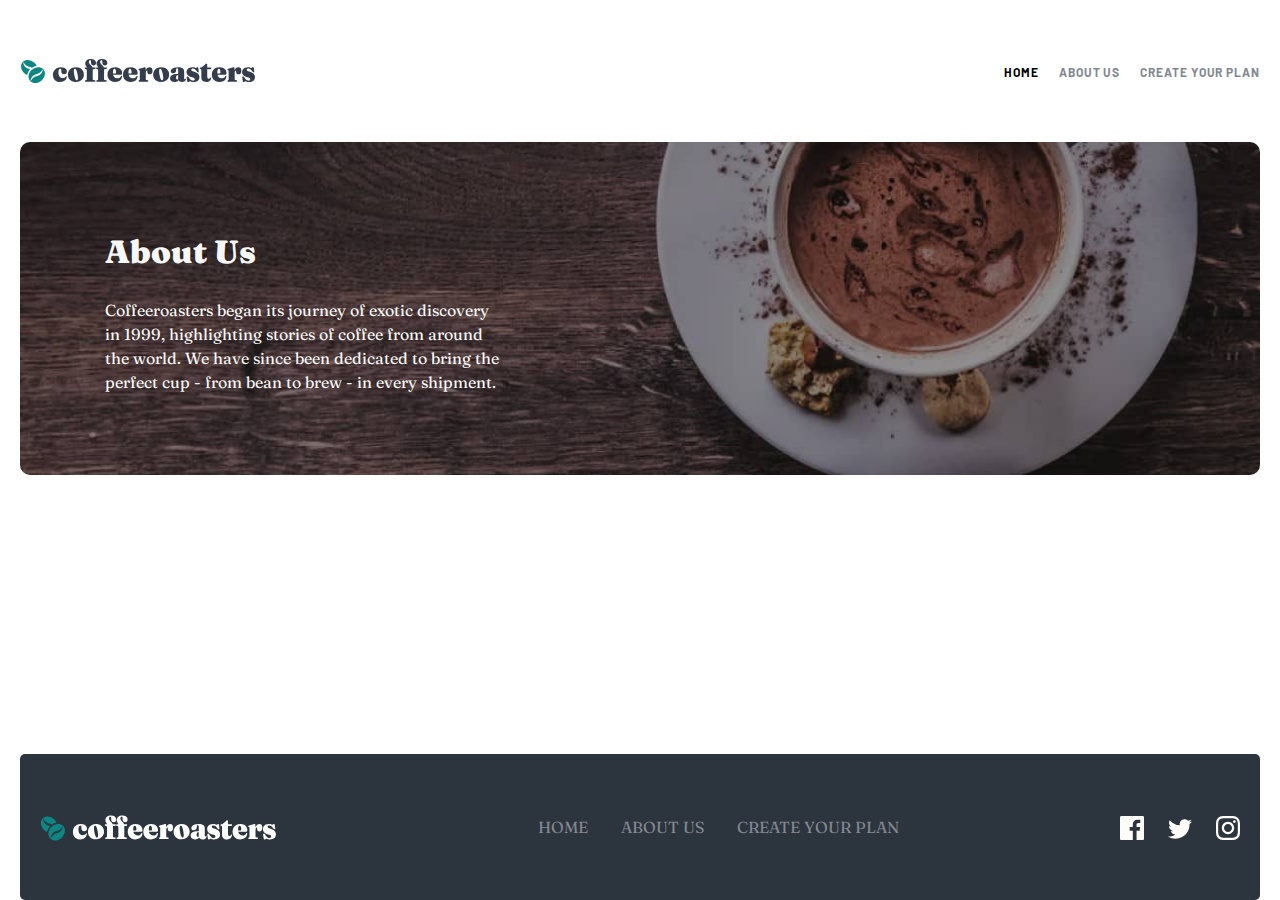
==== about.html @ b32e2012 "cofemaket" ====
<!DOCTYPE html>
<html lang="en">
<head>
  <meta charset="UTF-8">
  <meta http-equiv="X-UA-Compatible" content="IE=edge">
  <meta name="viewport" content="width=device-width, initial-scale=1.0">
  <title>Cofeeroster</title>
  <link rel="stylesheet" href="./scss/main.css">
</head>
<body>
   <!-- -------header---------- -->
   <header class="header">
    <div class="container">
      <img src="./img/cofeeroster.svg" alt="cofelogo" width="236" height="26">
      <nav class="nav">
        <ul class="nav__list">
          <li class="nav__item "><a class="nav__link active" href="./index.html">Home</a></li>
          <li class="nav__item"><a class="nav__link" href="./about.html">ABOUT US</a> </li>
          <li class="nav__item"><a class="nav__link" href="#">CREATE YOUR PLAN</a> </li>
        </ul>
      </nav>
    </div>
  </header>

   <!-- -------main------------ -->
   <main class="main">
    <section class="hero-about">
       <div class="salom">
      <div class="container">
        <div class="hero-about__inner">
         <h1 class="hero-about__heading">About Us</h1>
         <p class="hero-about__text">Coffeeroasters began its journey of exotic discovery in 1999, highlighting stories of coffee from around the world. We have since been dedicated to bring the perfect cup - from bean to brew - in every shipment.</p>
        </div>
       </div>
      </div>
    </section>
   </main>
  <!-- -------footer----------- -->
  <footer class="footer">
    <div class="container">
      <a class="header__link" href="#">
        <img class="header__logo" src="./img/footer-logo.svg" alt="Site logo" width="236" height="26">
      </a>
      
      <nav class="header__navigator">                                                                       
        <ul class="header__list">
          <li class="header__item">
            <a class="footer__inner-link header__inner-link " href="#">HOME</a>
          </li>
          <li class="header__item">
            <a class="footer__inner-link header__inner-link" href="#">ABOUT US</a>
          </li>
          <li class="header__item">
            <a class="footer__inner-link header__inner-link" href="#">Create your plan</a>
          </li>
        </ul>
      </nav>
      
      <ul class="footer__media-list">
        <li class="footer__media-item">
          <img class="footer__media-image" src="./img/fethbook.svg" alt="" width="24" height="24">
        </li>
        <li class="footer__media-item">
          <img class="footer__media-image" src="./img/tweter.svg" alt="" width="24" height="24">
        </li>
        <li class="footer__media-item">
          <img class="footer__media-image" src="./img/instagram.svg" alt="" width="24" height="24">
        </li>
      </ul>
    </div>
  </footer>
</body>
</html>
---- scss/main.css ----
@font-face {
  font-family: 'Fraunces';
  font-style: normal;
  font-weight: 400;
  src: url("../font/fraunces-v10-latin-regular.woff2") format("woff2"), url("../font/fraunces-v10-latin-regular.woff") format("woff");
}

@font-face {
  font-family: 'Fraunces';
  font-style: normal;
  font-weight: 900;
  src: url("../font/fraunces-v10-latin-900.woff2") format("woff2"), url("../font/fraunces-v10-latin-900.woff") format("woff");
}

/* barlow-regular - latin */
@font-face {
  font-family: 'Barlow';
  font-style: normal;
  font-weight: 400;
  src: local(""), url("../font/barlow-v5-latin-regular.woff2") format("woff2"), url("../font/barlow-v5-latin-regular.woff") format("woff");
  /* Chrome 6+, Firefox 3.6+, IE 9+, Safari 5.1+ */
}

/* barlow-700 - latin */
@font-face {
  font-family: 'Barlow';
  font-style: normal;
  font-weight: 700;
  src: local(""), url("../font/barlow-v5-latin-700.woff2") format("woff2"), url("../font/barlow-v5-latin-700.woff") format("woff");
  /* Chrome 6+, Firefox 3.6+, IE 9+, Safari 5.1+ */
}

/* barlow-700italic - latin */
@font-face {
  font-family: 'Barlow';
  font-style: italic;
  font-weight: 700;
  src: local(""), url("../font/barlow-v5-latin-700italic.woff2") format("woff2"), url("../font/barlow-v5-latin-700italic.woff") format("woff");
  /* Chrome 6+, Firefox 3.6+, IE 9+, Safari 5.1+ */
}

/* normalize.css v8.0.1 | MIT License | github.com/necolas/normalize.css */
html {
  line-height: 1.15;
  -webkit-text-size-adjust: 100%;
}

body {
  margin: 0;
}

main {
  display: block;
}

h1 {
  font-size: 2em;
  margin: 0.67em 0;
}

hr {
  -webkit-box-sizing: content-box;
          box-sizing: content-box;
  height: 0;
  overflow: visible;
}

pre {
  font-family: monospace, monospace;
  font-size: 1em;
}

a {
  background-color: transparent;
}

abbr[title] {
  border-bottom: none;
  text-decoration: underline;
  -webkit-text-decoration: underline dotted;
          text-decoration: underline dotted;
}

b,
strong {
  font-weight: bolder;
}

code,
kbd,
samp {
  font-family: monospace, monospace;
  font-size: 1em;
}

small {
  font-size: 80%;
}

sub,
sup {
  font-size: 75%;
  line-height: 0;
  position: relative;
  vertical-align: baseline;
}

sub {
  bottom: -0.25em;
}

sup {
  top: -0.5em;
}

img {
  border-style: none;
}

button,
input,
optgroup,
select,
textarea {
  font-family: inherit;
  font-size: 100%;
  line-height: 1.15;
  margin: 0;
}

button,
input {
  overflow: visible;
}

button,
select {
  text-transform: none;
}

[type='button'],
[type='reset'],
[type='submit'],
button {
  -webkit-appearance: button;
}

[type='button']::-moz-focus-inner,
[type='reset']::-moz-focus-inner,
[type='submit']::-moz-focus-inner,
button::-moz-focus-inner {
  border-style: none;
  padding: 0;
}

[type='button']:-moz-focusring,
[type='reset']:-moz-focusring,
[type='submit']:-moz-focusring,
button:-moz-focusring {
  outline: 1px dotted ButtonText;
}

fieldset {
  padding: 0.35em 0.75em 0.625em;
}

legend {
  -webkit-box-sizing: border-box;
          box-sizing: border-box;
  color: inherit;
  display: table;
  max-width: 100%;
  padding: 0;
  white-space: normal;
}

progress {
  vertical-align: baseline;
}

textarea {
  overflow: auto;
}

[type='checkbox'],
[type='radio'] {
  -webkit-box-sizing: border-box;
          box-sizing: border-box;
  padding: 0;
}

[type='number']::-webkit-inner-spin-button,
[type='number']::-webkit-outer-spin-button {
  height: auto;
}

[type='search'] {
  -webkit-appearance: textfield;
  outline-offset: -2px;
}

[type='search']::-webkit-search-decoration {
  -webkit-appearance: none;
}

::-webkit-file-upload-button {
  -webkit-appearance: button;
  font: inherit;
}

details {
  display: block;
}

summary {
  display: list-item;
}

template {
  display: none;
}

[hidden] {
  display: none;
}

::-moz-selection {
  color: wheat;
  background-color: black;
}

::selection {
  color: wheat;
  background-color: black;
}

html {
  height: 100%;
  -webkit-box-sizing: border-box;
          box-sizing: border-box;
}

*,
*::before,
*::after {
  -webkit-box-sizing: inherit;
          box-sizing: inherit;
  scroll-behavior: smooth;
}

.visually-hidden {
  position: absolute;
  width: 1px;
  height: 1px;
  margin: -1px;
  border: 0;
  padding: 0;
  clip: rect(0 0 0 0);
  overflow: hidden;
}

body {
  height: 100%;
  display: -webkit-box;
  display: -ms-flexbox;
  display: flex;
  -webkit-box-orient: vertical;
  -webkit-box-direction: normal;
      -ms-flex-direction: column;
          flex-direction: column;
  font-family: 'Fraunces',  'Barlow';
  font-size: 16px;
  line-height: 1.5;
  margin: 0;
  padding: 0;
}

img {
  max-width: 100%;
  height: auto;
  vertical-align: middle;
}

.main {
  -webkit-box-flex: 1;
      -ms-flex-positive: 1;
          flex-grow: 1;
}

.container {
  width: 100%;
  max-width: 1320px;
  margin: 0 auto;
  padding: 0 20px;
}

/* ----header---- */
.header .container {
  display: -webkit-box;
  display: -ms-flexbox;
  display: flex;
  -webkit-box-pack: justify;
      -ms-flex-pack: justify;
          justify-content: space-between;
  -webkit-box-align: center;
      -ms-flex-align: center;
          align-items: center;
  padding: 43px 20px;
}

.nav {
  margin: 0px;
}

.nav__list {
  display: -webkit-box;
  display: -ms-flexbox;
  display: flex;
  list-style: none;
  padding: 0px;
}

.nav__item + .nav__item {
  padding-left: 20px;
}

.nav__item .active {
  color: black;
}

.nav__link {
  height: 15px;
  color: #83888F;
  text-decoration: none;
  text-transform: uppercase;
  font-family: 'Barlow';
  font-size: 12px;
  font-weight: bold;
  letter-spacing: 0.923077px;
}

/* -----hero---- */
.hero {
  padding: 0px 20px;
}

.hero .container {
  padding-top: 116px;
  padding-bottom: 116px;
  padding-left: 60px;
  background-image: url("../img/banner..jpg");
  border-radius: 10px;
  background-repeat: no-repeat;
  background-position: center;
  background-size: cover;
}

.hero__info {
  width: 100%;
  max-width: 493px;
}

.hero__heading {
  margin-top: 0;
  margin-bottom: 32px;
  font-weight: 900;
  font-size: 72px;
  line-height: 72px;
  color: #fefcf7;
}

.hero__paragraph {
  margin-top: 0;
  margin-bottom: 56px;
  line-height: 26px;
  color: #fefcf7;
  opacity: 0.8;
}

.hero__link {
  width: 100%;
  max-width: 217px;
  display: block;
  padding: 15px;
  text-align: center;
  color: #fefcf7;
  background-color: #0e8784;
  border-radius: 5px;
  text-decoration: none;
}

/* -----collection----- */
.colleaction .container {
  background-image: url("../img/our collection.png");
  border-radius: 10px;
  background-repeat: no-repeat;
  background-position: top 0 center;
  padding-bottom: 200px;
}

.colleaction__item {
  list-style: none;
  width: 225px;
  text-align: center;
  color: #333D4B;
}

.colleaction__list {
  position: relative;
  z-index: 1;
  top: 120px;
  display: -webkit-box;
  display: -ms-flexbox;
  display: flex;
  -ms-flex-pack: distribute;
      justify-content: space-around;
  padding-left: 0;
  margin: 0px;
}

/* ------choose---- */
.choose {
  width: 100%;
  max-width: 1320px;
  padding: 0px 20px;
  margin: 0 auto;
}

.choose .container {
  background-color: #2C343E;
  border-radius: 5px;
  height: 570px;
  margin-bottom: 300px;
  padding: 0px;
}

.choose__why-choose {
  text-align: center;
  width: 100%;
  max-width: 590px;
  margin: 0 auto;
  color: #FEFCF7;
  font-size: 16px;
  padding-top: 100px;
  padding-bottom: 86px;
}

.choose__haeding {
  margin-top: 0%;
}

.choose__text {
  opacity: 0.8;
  margin-top: 0%;
}

.choose__list {
  display: -webkit-box;
  display: -ms-flexbox;
  display: flex;
  list-style: none;
  -webkit-box-pack: center;
      -ms-flex-pack: center;
          justify-content: center;
  padding: 0%;
}

.choose__item {
  position: relative;
  z-index: 1;
  top: -36px;
  width: 300px;
  text-align: center;
  padding: 47px;
  background-color: #0E8784;
  border-radius: 5px;
}

.choose__item + .choose__item {
  margin-left: 40px;
}

.choose__img {
  margin-bottom: 56px;
}

.choose__item-heading {
  margin-top: 0%;
  font-family: "Fraunces " 9pt;
  font-style: normal;
  font-weight: 900;
  font-size: 24px;
  line-height: 32px;
  text-align: center;
  color: #FEFCF7;
}

.choose__item-text {
  margin: 0px;
  font-family: 'Barlow';
  font-style: normal;
  font-weight: normal;
  font-size: 16px;
  line-height: 26px;
  text-align: center;
  color: #FEFCF7;
}

/* How it works-------- */
.how-it-works__heading {
  font-weight: 900;
  font-size: 24px;
  line-height: 32px;
  color: #83888F;
  margin-bottom: 80px;
  margin-top: 0px;
}

.how-it-works__steps {
  margin-bottom: 80px;
}

.how-it-works__line {
  width: 100%;
  max-width: 760px;
  position: relative;
  display: block;
  /* height: 1px; */
  background-color: #FDD6BA;
  border: 2px solid #FDD6BA;
}

.how-it-works__line::before {
  content: "";
  position: absolute;
  display: block;
  width: 31px;
  height: 31px;
  background: #FEFCF7;
  border: 2px solid #0E8784;
  border-radius: 50%;
  -webkit-transform: translate(-50%, -50%);
          transform: translate(-50%, -50%);
}

.how-it-works__line::after {
  content: "";
  position: absolute;
  display: block;
  width: 31px;
  height: 31px;
  background: #FEFCF7;
  border: 2px solid #0E8784;
  border-radius: 50%;
  right: 0;
  top: 0;
  -webkit-transform: translate(50%, -50%);
          transform: translate(50%, -50%);
}

.how-it-works__sub-line::before {
  content: "";
  position: absolute;
  display: block;
  width: 31px;
  height: 31px;
  background: #FEFCF7;
  border: 2px solid #0E8784;
  border-radius: 50%;
  right: 50%;
  top: 0;
  -webkit-transform: translate(50%, -50%);
          transform: translate(50%, -50%);
}

/* -----raqam---- */
.how-it-works__list {
  display: -webkit-box;
  display: -ms-flexbox;
  display: flex;
  list-style: none;
  padding-left: 0px;
  margin: 0px;
  margin-bottom: 64px;
}

.how-it-works__item {
  width: 280px;
}

.how-it-works__item + .how-it-works__item {
  margin-left: 125px;
}

.how-it-works__img {
  margin-bottom: 38px;
}

.how-it-works__heading-text {
  margin-bottom: 42px;
  margin-top: 0px;
  font-family: 'Fraunces' 9pt;
  font-style: normal;
  font-weight: 900;
  font-size: 32px;
  line-height: 36px;
  color: #333D4B;
}

.how-it-works__text {
  margin-top: 0px;
  margin-bottom: 0px;
  font-family: 'Barlow';
  font-style: normal;
  font-weight: normal;
  font-size: 16px;
  line-height: 26px;
  color: #333D4B;
}

.hero__link.link {
  margin-bottom: 200px;
}

/* --------------about-us---------- */
.hero-about .container {
  background-image: url("../img/banner-about.jpg");
  border-radius: 10px;
  background-repeat: no-repeat;
  background-position: center;
  background-size: cover;
  padding: 0px;
}

.hero-about__inner {
  max-width: 565px;
  padding: 65px 85px;
  color: #f7f7f7;
}

.salom {
  width: 100%;
  max-width: 1320px;
  padding: 0px 20px;
  margin: 0 auto;
}

/* footer  */
.header__list {
  list-style: none;
  display: -webkit-box;
  display: -ms-flexbox;
  display: flex;
}

.header__item + .header__item {
  margin-left: 33px;
}

.footer__inner-link.header__inner-link {
  text-decoration: none;
  text-transform: uppercase;
}

.footer__inner-link .active {
  color: #FEFCF7;
}

.footer {
  width: 100%;
  max-width: 1320px;
  padding: 0px 20px;
  margin: 0 auto;
}

.footer .container {
  max-width: 1280px;
  background-color: #2C343E;
  border-radius: 5px;
  display: -webkit-box;
  display: -ms-flexbox;
  display: flex;
  -webkit-box-align: center;
      -ms-flex-align: center;
          align-items: center;
  -webkit-box-pack: justify;
      -ms-flex-pack: justify;
          justify-content: space-between;
  padding: 45px 20px;
}

.footer__media-list {
  margin: 0;
  padding: 0;
  list-style-type: none;
  display: -webkit-box;
  display: -ms-flexbox;
  display: flex;
  -webkit-box-align: center;
      -ms-flex-align: center;
          align-items: center;
}

.footer__media-item:nth-child(2n) {
  margin: 0 24px;
}

.footer__inner-link {
  color: #83888F;
}

.footer__inner-link:hover {
  color: #FEFCF7;
}

.footer__inner-link .header__inner-link {
  color: #FEFCF7;
}
/*# sourceMappingURL=main.css.map */
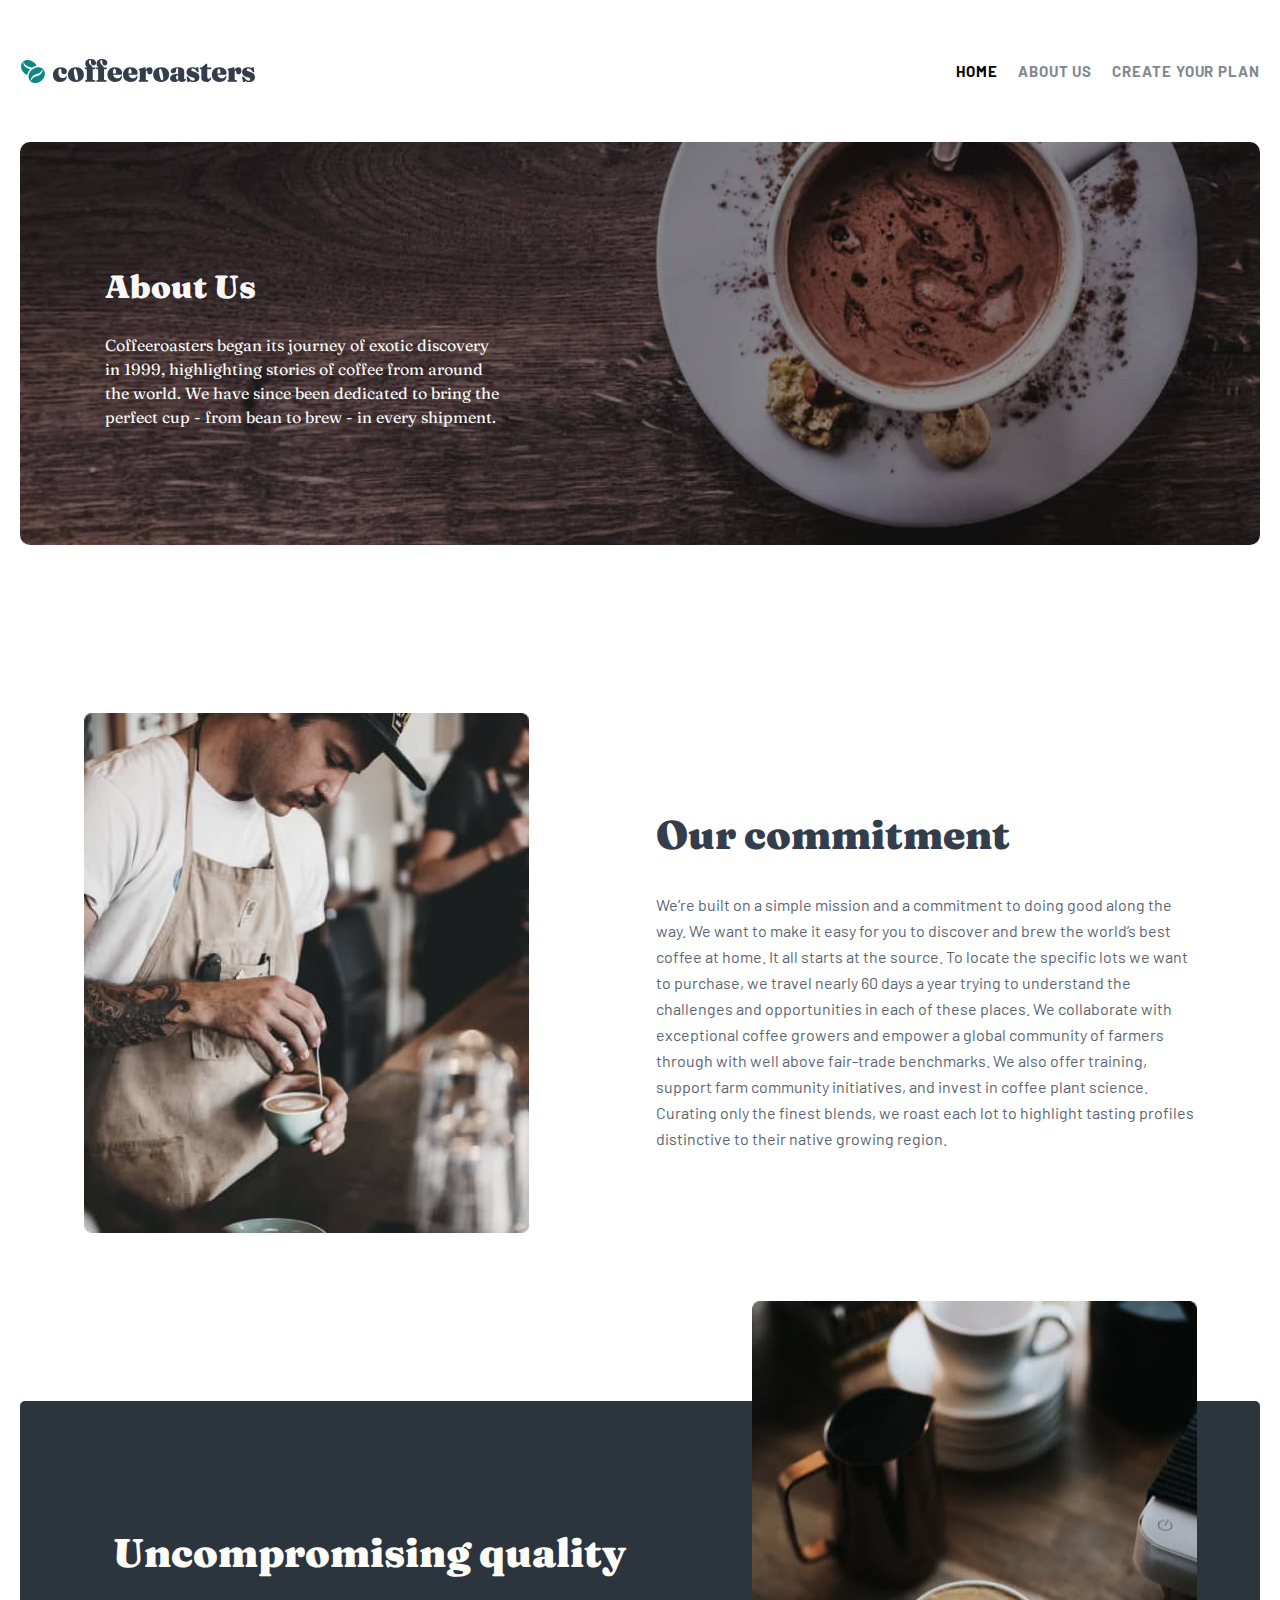
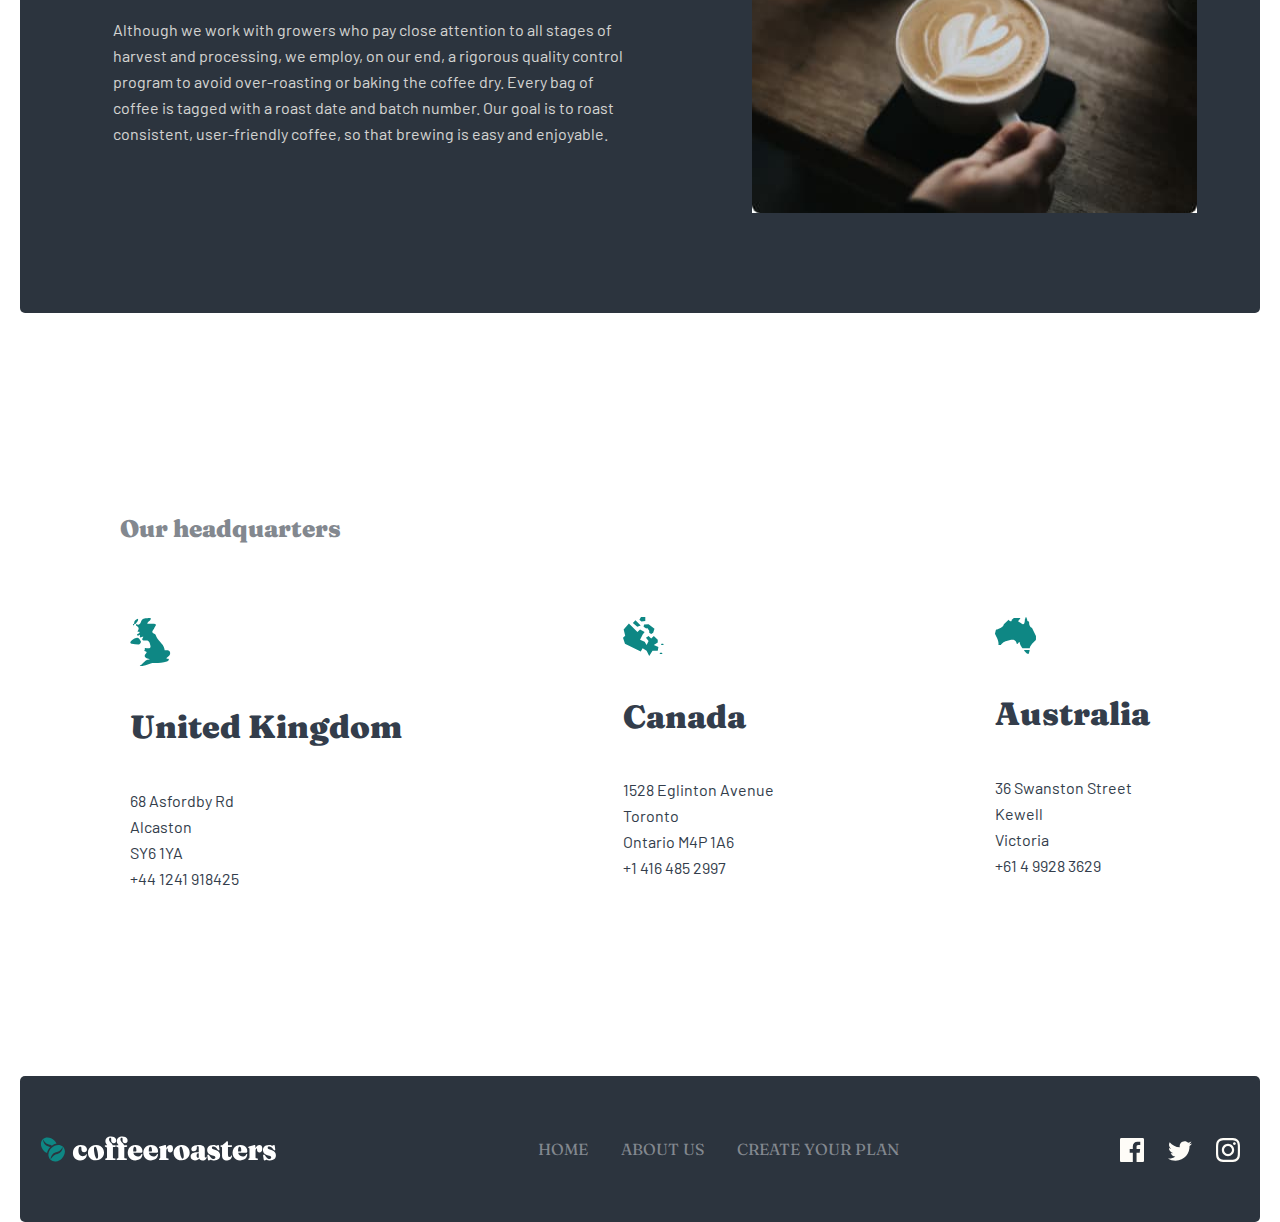
==== commit 64411081: "Add responsev" ====
--- a/about.html
+++ b/about.html
@@ -5,36 +5,101 @@
   <meta http-equiv="X-UA-Compatible" content="IE=edge">
   <meta name="viewport" content="width=device-width, initial-scale=1.0">
   <title>Cofeeroster</title>
-  <link rel="stylesheet" href="./scss/main.css">
+  <link rel="stylesheet" href="./css/main.min.css">
 </head>
 <body>
-   <!-- -------header---------- -->
-   <header class="header">
+  <!-- -------header---------- -->
+  <header class="header">
     <div class="container">
       <img src="./img/cofeeroster.svg" alt="cofelogo" width="236" height="26">
       <nav class="nav">
         <ul class="nav__list">
           <li class="nav__item "><a class="nav__link active" href="./index.html">Home</a></li>
           <li class="nav__item"><a class="nav__link" href="./about.html">ABOUT US</a> </li>
-          <li class="nav__item"><a class="nav__link" href="#">CREATE YOUR PLAN</a> </li>
+          <li class="nav__item"><a class="nav__link" href="./next-pj.html">CREATE YOUR PLAN</a> </li>
         </ul>
       </nav>
     </div>
   </header>
-
-   <!-- -------main------------ -->
-   <main class="main">
+  
+  <!-- -------main------------ -->
+  <main class="main">
     <section class="hero-about">
-       <div class="salom">
-      <div class="container">
-        <div class="hero-about__inner">
-         <h1 class="hero-about__heading">About Us</h1>
-         <p class="hero-about__text">Coffeeroasters began its journey of exotic discovery in 1999, highlighting stories of coffee from around the world. We have since been dedicated to bring the perfect cup - from bean to brew - in every shipment.</p>
+      <div class="salom">
+        <div class="container">
+          <div class="hero-about__inner">
+            <h1 class="hero-about__heading">About Us</h1>
+            <p class="hero-about__text">Coffeeroasters began its journey of exotic discovery in 1999, highlighting stories of coffee from around the world. We have since been dedicated to bring the perfect cup - from bean to brew - in every shipment.</p>
+          </div>
         </div>
-       </div>
       </div>
     </section>
-   </main>
+    
+    <!-- ---------Our commitment------ -->
+    <section class="commitment">
+      <div class="container">
+        <div class="commitment__bar">
+          <img src="./img/Bitmap-responsv.jpg" alt="bitmap" width="445" height="520">
+          <div class="commitment__text">
+            <h2 class="commitment__heading">Our commitment</h2>
+            <p class="commitment__paragrif">We’re built on a simple mission and a commitment to doing good along the way. We want to make it easy for you to discover and brew the world’s best coffee at home. It all starts at the source. To locate the specific lots we want to purchase, we travel nearly 60 days a year trying to understand the challenges and opportunities in each of these places. We collaborate with exceptional coffee growers and empower a global community of farmers through with well above fair-trade benchmarks. We also offer training, support farm community initiatives, and invest in coffee plant science. Curating only the finest blends, we roast each lot to highlight tasting profiles distinctive to their native growing region.</p>
+          </div>
+        </div>
+      </section>
+    </section>
+    <!-- -------------Uncompromising quality----------- -->
+    <section class="quality">
+      <div class="container">
+        <div class="quality__box">
+          <div class="quality__text">
+            <h3 class="quality__heading">Uncompromising quality</h3>
+            <p class="quality__paragrif">Although we work with growers who pay close attention to all stages of harvest and processing, we employ, on our end, a rigorous quality control program to avoid over-roasting or baking the coffee dry. Every bag of coffee is tagged with a roast date and batch number. Our goal is to roast consistent, user-friendly coffee, so that brewing is easy and enjoyable.</p>
+          </div> 
+          <img class="quality__img" src="./img/bitmap-cofee.jpg" alt="bitmap-cofee" width="445" height="474">        
+        </div>
+      </div>
+    </div>
+  </section>
+  <!-- --------------Our headquarters----------- -->
+  <section class="Our-headquarters">
+    <div class="container">
+      <h3 class="Our-headquarters__heading">Our headquarters</h3>
+      <ul class="Our-headquarters__list">
+        <li class="Our-headquarters__item">
+          <img src="./img/united-kingdom.svg" alt="United Kingdom" width="40.88" height="49.07">
+          <h4 class="United-Kingdom__heading">United Kingdom</h4>
+          <p class="text">68  Asfordby Rd<br>
+            Alcaston<br>
+            SY6 1YA<br>
+            +44 1241 918425</p>
+          </li>
+          <li class="Our-headquarters__item">
+            <img src="./img/Canada.svg" alt="United Kingdom" width="40.88" height="49.07">
+            <h4 class="United-Kingdom__heading">Canada</h4>
+            <p class="text">
+              1528  Eglinton Avenue<br>
+              Toronto<br>
+              Ontario M4P 1A6<br>
+              +1 416 485 2997
+            </p>
+          </li>
+          <li class="Our-headquarters__item">
+            <img src="./img/Australia.svg" alt="Australia" width="40.88" height="49.07">
+            <h4 class="United-Kingdom__heading">Australia</h4>
+            <p class="text">
+              36 Swanston Street<br>
+              Kewell<br>
+              Victoria<br>
+              +61 4 9928 3629
+            </p>
+          </li>
+        </ul>
+      </div>
+      
+    </section>
+    
+    
+  </main>
   <!-- -------footer----------- -->
   <footer class="footer">
     <div class="container">
--- a/css/main.min.css
+++ b/css/main.min.css
@@ -0,0 +1,1181 @@
+@font-face {
+  font-family: 'Fraunces';
+  font-style: normal;
+  font-weight: 400;
+  src: url("../font/fraunces-v10-latin-regular.woff2") format("woff2"), url("../font/fraunces-v10-latin-regular.woff") format("woff");
+}
+
+@font-face {
+  font-family: 'Fraunces';
+  font-style: normal;
+  font-weight: 900;
+  src: url("../font/fraunces-v10-latin-900.woff2") format("woff2"), url("../font/fraunces-v10-latin-900.woff") format("woff");
+}
+
+/* barlow-regular - latin */
+@font-face {
+  font-family: 'Barlow';
+  font-style: normal;
+  font-weight: 400;
+  src: local(""), url("../font/barlow-v5-latin-regular.woff2") format("woff2"), url("../font/barlow-v5-latin-regular.woff") format("woff");
+  /* Chrome 6+, Firefox 3.6+, IE 9+, Safari 5.1+ */
+}
+
+/* barlow-700 - latin */
+@font-face {
+  font-family: 'Barlow';
+  font-style: normal;
+  font-weight: 700;
+  src: local(""), url("../font/barlow-v5-latin-700.woff2") format("woff2"), url("../font/barlow-v5-latin-700.woff") format("woff");
+  /* Chrome 6+, Firefox 3.6+, IE 9+, Safari 5.1+ */
+}
+
+/* barlow-700italic - latin */
+@font-face {
+  font-family: 'Barlow';
+  font-style: italic;
+  font-weight: 700;
+  src: local(""), url("../font/barlow-v5-latin-700italic.woff2") format("woff2"), url("../font/barlow-v5-latin-700italic.woff") format("woff");
+  /* Chrome 6+, Firefox 3.6+, IE 9+, Safari 5.1+ */
+}
+
+/* normalize.css v8.0.1 | MIT License | github.com/necolas/normalize.css */
+html {
+  line-height: 1.15;
+  -webkit-text-size-adjust: 100%;
+}
+
+body {
+  margin: 0;
+}
+
+main {
+  display: block;
+}
+
+h1 {
+  font-size: 2em;
+  margin: 0.67em 0;
+}
+
+hr {
+  -webkit-box-sizing: content-box;
+          box-sizing: content-box;
+  height: 0;
+  overflow: visible;
+}
+
+pre {
+  font-family: monospace, monospace;
+  font-size: 1em;
+}
+
+a {
+  background-color: transparent;
+}
+
+abbr[title] {
+  border-bottom: none;
+  text-decoration: underline;
+  -webkit-text-decoration: underline dotted;
+          text-decoration: underline dotted;
+}
+
+b,
+strong {
+  font-weight: bolder;
+}
+
+code,
+kbd,
+samp {
+  font-family: monospace, monospace;
+  font-size: 1em;
+}
+
+small {
+  font-size: 80%;
+}
+
+sub,
+sup {
+  font-size: 75%;
+  line-height: 0;
+  position: relative;
+  vertical-align: baseline;
+}
+
+sub {
+  bottom: -0.25em;
+}
+
+sup {
+  top: -0.5em;
+}
+
+img {
+  border-style: none;
+}
+
+button,
+input,
+optgroup,
+select,
+textarea {
+  font-family: inherit;
+  font-size: 100%;
+  line-height: 1.15;
+  margin: 0;
+}
+
+button,
+input {
+  overflow: visible;
+}
+
+button,
+select {
+  text-transform: none;
+}
+
+[type='button'],
+[type='reset'],
+[type='submit'],
+button {
+  -webkit-appearance: button;
+}
+
+[type='button']::-moz-focus-inner,
+[type='reset']::-moz-focus-inner,
+[type='submit']::-moz-focus-inner,
+button::-moz-focus-inner {
+  border-style: none;
+  padding: 0;
+}
+
+[type='button']:-moz-focusring,
+[type='reset']:-moz-focusring,
+[type='submit']:-moz-focusring,
+button:-moz-focusring {
+  outline: 1px dotted ButtonText;
+}
+
+fieldset {
+  padding: 0.35em 0.75em 0.625em;
+}
+
+legend {
+  -webkit-box-sizing: border-box;
+          box-sizing: border-box;
+  color: inherit;
+  display: table;
+  max-width: 100%;
+  padding: 0;
+  white-space: normal;
+}
+
+progress {
+  vertical-align: baseline;
+}
+
+textarea {
+  overflow: auto;
+}
+
+[type='checkbox'],
+[type='radio'] {
+  -webkit-box-sizing: border-box;
+          box-sizing: border-box;
+  padding: 0;
+}
+
+[type='number']::-webkit-inner-spin-button,
+[type='number']::-webkit-outer-spin-button {
+  height: auto;
+}
+
+[type='search'] {
+  -webkit-appearance: textfield;
+  outline-offset: -2px;
+}
+
+[type='search']::-webkit-search-decoration {
+  -webkit-appearance: none;
+}
+
+::-webkit-file-upload-button {
+  -webkit-appearance: button;
+  font: inherit;
+}
+
+details {
+  display: block;
+}
+
+summary {
+  display: list-item;
+}
+
+template {
+  display: none;
+}
+
+[hidden] {
+  display: none;
+}
+
+::-moz-selection {
+  color: wheat;
+  background-color: black;
+}
+
+::selection {
+  color: wheat;
+  background-color: black;
+}
+
+html {
+  height: 100%;
+  -webkit-box-sizing: border-box;
+          box-sizing: border-box;
+}
+
+*,
+*::before,
+*::after {
+  -webkit-box-sizing: inherit;
+          box-sizing: inherit;
+  scroll-behavior: smooth;
+}
+
+.visually-hidden {
+  position: absolute;
+  width: 1px;
+  height: 1px;
+  margin: -1px;
+  border: 0;
+  padding: 0;
+  clip: rect(0 0 0 0);
+  overflow: hidden;
+}
+
+body {
+  height: 100%;
+  display: -webkit-box;
+  display: -ms-flexbox;
+  display: flex;
+  -webkit-box-orient: vertical;
+  -webkit-box-direction: normal;
+      -ms-flex-direction: column;
+          flex-direction: column;
+  font-family: 'Fraunces',  'Barlow';
+  font-size: 16px;
+  line-height: 1.5;
+  margin: 0;
+  padding: 0;
+}
+
+img {
+  max-width: 100%;
+  height: auto;
+  vertical-align: middle;
+}
+
+.main {
+  -webkit-box-flex: 1;
+      -ms-flex-positive: 1;
+          flex-grow: 1;
+}
+
+.container {
+  width: 100%;
+  max-width: 1320px;
+  margin: 0 auto;
+  padding: 0 20px;
+}
+
+/* ----header---- */
+.header {
+  margin: 0px;
+}
+
+.header .container {
+  display: -webkit-box;
+  display: -ms-flexbox;
+  display: flex;
+  -webkit-box-pack: justify;
+      -ms-flex-pack: justify;
+          justify-content: space-between;
+  -webkit-box-align: center;
+      -ms-flex-align: center;
+          align-items: center;
+  padding: 43px 20px;
+}
+
+.nav {
+  margin: 0px;
+}
+
+.nav__list {
+  display: -webkit-box;
+  display: -ms-flexbox;
+  display: flex;
+  list-style: none;
+  padding: 0px;
+}
+
+.nav__item + .nav__item {
+  padding-left: 20px;
+}
+
+.nav__item .active {
+  color: black;
+}
+
+.nav__link {
+  height: 15px;
+  color: #83888F;
+  text-decoration: none;
+  text-transform: uppercase;
+  font-family: 'Barlow';
+  font-size: 15px;
+  font-weight: bold;
+  letter-spacing: 0.923077px;
+}
+
+.hamburger {
+  display: none;
+  -ms-flex-negative: 0;
+      flex-shrink: 0;
+  background-color: transparent;
+  border: none;
+}
+
+@media only screen and (max-width: 618px) {
+  .nav__list {
+    display: none;
+  }
+  .hamburger {
+    z-index: 101;
+    display: block;
+  }
+  .hamburger__exit {
+    display: none;
+  }
+  .header--open .nav {
+    position: fixed;
+    z-index: 100;
+    top: 0;
+    right: 0;
+    bottom: 0;
+    left: 0;
+    width: 100%;
+    height: 100%;
+    display: -webkit-box;
+    display: -ms-flexbox;
+    display: flex;
+    -webkit-box-align: center;
+        -ms-flex-align: center;
+            align-items: center;
+    -webkit-box-pack: center;
+        -ms-flex-pack: center;
+            justify-content: center;
+    background: -webkit-gradient(linear, left top, left bottom, from(rgba(254, 252, 247, 0.504981)), color-stop(55.94%, #fefcf7));
+    background: linear-gradient(180deg, rgba(254, 252, 247, 0.504981) 0%, #fefcf7 55.94%);
+  }
+  .header--open .nav__list {
+    -webkit-box-orient: vertical;
+    -webkit-box-direction: normal;
+        -ms-flex-direction: column;
+            flex-direction: column;
+    -webkit-box-pack: center;
+        -ms-flex-pack: center;
+            justify-content: center;
+  }
+  .nav__item + .nav__item {
+    margin-left: 0;
+    margin-top: 32px;
+  }
+  .header--open .hamburger__menu {
+    display: none;
+  }
+  .header--open .hamburger__exit {
+    display: block;
+  }
+}
+
+/* -----hero---- */
+.hero .container {
+  padding-top: 116px;
+  padding-bottom: 116px;
+  padding-left: 60px;
+  background-image: url("../img/banner..jpg");
+  border-radius: 10px;
+  background-repeat: no-repeat;
+  background-position: center;
+  background-size: cover;
+}
+
+@media only screen and (-webkit-min-device-pixel-ratio: 2), only screen and (min--moz-device-pixel-ratio: 2), only screen and (min-device-pixel-ratio: 2), only screen and (min-resolution: 192dpi), only screen and (min-resolution: 2dppx) {
+  /* Retina-specific stuff here */
+  .hero .container {
+    padding-top: 116px;
+    padding-bottom: 116px;
+    padding-left: 60px;
+    background-image: url("../../img/Bitmap@2x.jpg");
+    border-radius: 10px;
+    background-repeat: no-repeat;
+    background-position: center;
+    background-size: cover;
+  }
+}
+
+.hero__info {
+  width: 100%;
+  max-width: 493px;
+}
+
+.hero__heading {
+  margin-top: 0;
+  margin-bottom: 32px;
+  font-weight: 900;
+  font-size: 72px;
+  line-height: 72px;
+  color: #fefcf7;
+}
+
+.hero__paragraph {
+  margin-top: 0;
+  margin-bottom: 56px;
+  line-height: 26px;
+  color: #fefcf7;
+  opacity: 0.8;
+}
+
+.hero__link {
+  width: 100%;
+  max-width: 217px;
+  display: block;
+  padding: 15px;
+  text-align: center;
+  color: #fefcf7;
+  background-color: #0e8784;
+  border-radius: 5px;
+  text-decoration: none;
+}
+
+@media only screen and (max-width: 768px) {
+  .hero__heading {
+    font-size: 48px;
+  }
+  .hero__paragraph {
+    font-size: 15px;
+  }
+  .hero__info {
+    width: 100%;
+    max-width: 398px;
+  }
+}
+
+@media only screen and (max-width: 564px) {
+  .hero__heading {
+    font-size: 40px;
+  }
+  .hero__paragraph {
+    font-size: 15px;
+  }
+  .hero__info {
+    width: 100%;
+    max-width: 279px;
+  }
+  .hero__info {
+    margin: 0 auto;
+  }
+}
+
+/* -----collection----- */
+.colleaction .container {
+  background-image: url("../img/our collection.png");
+  border-radius: 10px;
+  background-repeat: no-repeat;
+  background-position: top 0 center;
+  background-size: initial;
+  padding-bottom: 200px;
+}
+
+.colleaction__item {
+  list-style: none;
+  width: 100%;
+  max-width: 225px;
+  text-align: center;
+  color: #333D4B;
+}
+
+.colleaction__list {
+  position: relative;
+  z-index: 1;
+  top: 120px;
+  display: -webkit-box;
+  display: -ms-flexbox;
+  display: flex;
+  -ms-flex-pack: distribute;
+      justify-content: space-around;
+  padding-left: 0;
+  margin: 0px;
+}
+
+@media only screen and (max-width: 768px) {
+  .colleaction__list {
+    -webkit-box-orient: vertical;
+    -webkit-box-direction: normal;
+        -ms-flex-direction: column;
+            flex-direction: column;
+  }
+  .colleaction__item {
+    display: -webkit-box;
+    display: -ms-flexbox;
+    display: flex;
+    -webkit-box-pack: center;
+        -ms-flex-pack: center;
+            justify-content: center;
+    width: 100%;
+    max-width: 600px;
+    text-align: left;
+    margin-bottom: 50px;
+  }
+  .colleaction__text {
+    display: block;
+  }
+}
+
+@media only screen and (max-width: 564px) {
+  .colleaction__item {
+    display: block;
+    margin: 0 auto;
+    width: 100%;
+    max-width: 290px;
+    text-align: center;
+  }
+  .colleaction .container {
+    background-image: url("../img/our collection.png");
+    border-radius: 10px;
+    background-repeat: no-repeat;
+    background-position: top 0 center;
+    background-size: 375px 72px;
+    padding-bottom: 200px;
+  }
+}
+
+/* ------choose---- */
+.choose {
+  width: 100%;
+  max-width: 1320px;
+  padding: 0px 20px;
+  margin: 0 auto;
+}
+
+.choose .container {
+  background-color: #2C343E;
+  border-radius: 5px;
+  height: 570px;
+  margin-bottom: 300px;
+  padding: 0px;
+}
+
+.choose__why-choose {
+  text-align: center;
+  width: 100%;
+  max-width: 590px;
+  margin: 0 auto;
+  color: #FEFCF7;
+  font-size: 16px;
+  padding-top: 100px;
+  padding-bottom: 86px;
+}
+
+.choose__haeding {
+  margin-top: 0%;
+}
+
+.choose__text {
+  font-size: 16px;
+  opacity: 0.8;
+  margin-top: 0%;
+}
+
+.choose__list {
+  display: -webkit-box;
+  display: -ms-flexbox;
+  display: flex;
+  list-style: none;
+  -webkit-box-pack: center;
+      -ms-flex-pack: center;
+          justify-content: center;
+  padding: 0%;
+}
+
+.choose__item {
+  position: relative;
+  z-index: 1;
+  top: -36px;
+  width: 300px;
+  text-align: center;
+  padding: 47px;
+  background-color: #0E8784;
+  border-radius: 5px;
+}
+
+.choose__item + .choose__item {
+  margin-left: 40px;
+}
+
+.choose__img {
+  margin-bottom: 56px;
+}
+
+.choose__item-heading {
+  margin-top: 0%;
+  font-family: "Fraunces " 9pt;
+  font-style: normal;
+  font-weight: 900;
+  font-size: 24px;
+  line-height: 32px;
+  text-align: center;
+  color: #FEFCF7;
+}
+
+.choose__item-text {
+  margin: 0px;
+  font-family: 'Barlow';
+  font-style: normal;
+  font-weight: normal;
+  line-height: 26px;
+  text-align: center;
+  color: #FEFCF7;
+}
+
+@media only screen and (max-width: 1072px) {
+  .choose__list {
+    -webkit-box-orient: vertical;
+    -webkit-box-direction: normal;
+        -ms-flex-direction: column;
+            flex-direction: column;
+  }
+  .choose__item {
+    top: -100px;
+    width: 100%;
+    max-width: 700px;
+    display: -webkit-box;
+    display: -ms-flexbox;
+    display: flex;
+    -webkit-box-pack: justify;
+        -ms-flex-pack: justify;
+            justify-content: space-between;
+    -webkit-box-align: center;
+        -ms-flex-align: center;
+            align-items: center;
+    margin: 0 auto;
+    margin-bottom: 20px;
+  }
+  .choose__item + .choose__item {
+    margin: 0 auto;
+    margin-bottom: 20px;
+  }
+  .choose__text-bag {
+    width: 100%;
+    max-width: 400px;
+  }
+  .choose__item-heading {
+    text-align: left;
+  }
+  .choose__item-text {
+    text-align: left;
+  }
+  .choose__img {
+    margin-bottom: 25px;
+  }
+  .choose__text {
+    margin-bottom: 40px;
+  }
+}
+
+@media only screen and (max-width: 754px) {
+  .choose__item {
+    width: 100%;
+    max-width: 500px;
+  }
+}
+
+@media only screen and (max-width: 564px) {
+  .choose__item {
+    display: block;
+  }
+  .choose__item {
+    width: 100%;
+    max-width: 300px;
+  }
+  .choose__haeding {
+    font-size: 28px;
+  }
+  .choose__text {
+    font-size: 12px;
+    text-align: center;
+    margin-bottom: 40px;
+  }
+  .choose__why-choose {
+    max-width: 279px;
+  }
+}
+
+/* How it works-------- */
+.how-it-works__heading {
+  font-weight: 900;
+  font-size: 24px;
+  line-height: 32px;
+  color: #83888F;
+  margin-bottom: 80px;
+  margin-top: 0px;
+}
+
+.how-it-works__steps {
+  margin-bottom: 80px;
+}
+
+.how-it-works__line {
+  width: 100%;
+  max-width: 760px;
+  position: relative;
+  display: block;
+  /* height: 1px; */
+  background-color: #FDD6BA;
+  border: 2px solid #FDD6BA;
+}
+
+.how-it-works__line::before {
+  content: "";
+  position: absolute;
+  display: block;
+  width: 100%;
+  max-width: 31px;
+  height: 31px;
+  background: #FEFCF7;
+  border: 2px solid #0E8784;
+  border-radius: 50%;
+  -webkit-transform: translate(-50%, -50%);
+          transform: translate(-50%, -50%);
+}
+
+.how-it-works__line::after {
+  content: "";
+  position: absolute;
+  display: block;
+  width: 31px;
+  height: 31px;
+  background: #FEFCF7;
+  border: 2px solid #0E8784;
+  border-radius: 50%;
+  right: 0;
+  top: 0;
+  -webkit-transform: translate(50%, -50%);
+          transform: translate(50%, -50%);
+}
+
+.how-it-works__sub-line::before {
+  content: "";
+  position: absolute;
+  display: block;
+  width: 31px;
+  height: 31px;
+  background: #FEFCF7;
+  border: 2px solid #0E8784;
+  border-radius: 50%;
+  right: 50%;
+  top: 0;
+  -webkit-transform: translate(50%, -50%);
+          transform: translate(50%, -50%);
+}
+
+/* -----raqam---- */
+.how-it-works__list {
+  display: -webkit-box;
+  display: -ms-flexbox;
+  display: flex;
+  -webkit-box-pack: justify;
+      -ms-flex-pack: justify;
+          justify-content: space-between;
+  list-style: none;
+  padding-left: 0px;
+  margin: 0px;
+  margin-bottom: 64px;
+}
+
+.how-it-works__item {
+  width: 100%;
+  max-width: 280px;
+}
+
+.how-it-works__img {
+  margin-bottom: 38px;
+}
+
+.how-it-works__heading-text {
+  margin-bottom: 42px;
+  margin-top: 0px;
+  font-family: 'Fraunces' 9pt;
+  font-style: normal;
+  font-weight: 900;
+  font-size: 32px;
+  line-height: 36px;
+  color: #333D4B;
+}
+
+.how-it-works__text {
+  margin-top: 0px;
+  margin-bottom: 0px;
+  font-family: 'Barlow';
+  font-style: normal;
+  font-weight: normal;
+  font-size: 16px;
+  line-height: 26px;
+  color: #333D4B;
+}
+
+.hero__link.link {
+  margin-bottom: 200px;
+}
+
+@media only screen and (max-width: 1071px) {
+  .works-section .container {
+    position: relative;
+    top: 150px;
+  }
+}
+
+@media only screen and (max-width: 965px) {
+  .how-it-works__steps {
+    width: 600px;
+  }
+}
+
+@media only screen and (max-width: 869px) {
+  .how-it-works__steps {
+    width: 400px;
+  }
+  .how-it-works__item {
+    margin-left: 20px;
+  }
+}
+
+@media only screen and (max-width: 660px) {
+  .how-it-works__steps {
+    width: 300px;
+  }
+}
+
+@media only screen and (max-width: 564px) {
+  .works-section .container {
+    top: 600px;
+  }
+  .how-it-works__heading {
+    display: block;
+    text-align: center;
+  }
+  .how-it-works__steps {
+    display: none;
+  }
+  .how-it-works__list {
+    -webkit-box-orient: vertical;
+    -webkit-box-direction: normal;
+        -ms-flex-direction: column;
+            flex-direction: column;
+  }
+  .how-it-works__item {
+    display: block;
+    margin: 0px;
+    margin: 25px auto;
+    text-align: center;
+  }
+  .how-it-works__img {
+    margin-bottom: 28px;
+  }
+  .how-it-works__heading-text {
+    font-size: 28px;
+    margin-bottom: 24px;
+  }
+  .how-it-works__text {
+    font-size: 13px;
+  }
+}
+
+/* --------------about-us---------- */
+.hero-about {
+  padding-bottom: 168px;
+}
+
+.hero-about .container {
+  background-image: url("../img/banner-about.jpg");
+  border-radius: 10px;
+  background-repeat: no-repeat;
+  background-position: center;
+  background-size: cover;
+  padding: 0px;
+}
+
+.hero-about__inner {
+  max-width: 565px;
+  padding: 100px 85px;
+  color: #f7f7f7;
+}
+
+.salom {
+  width: 100%;
+  max-width: 1320px;
+  padding: 0px 20px;
+  margin: 0 auto;
+}
+
+.commitment__bar {
+  display: -webkit-box;
+  display: -ms-flexbox;
+  display: flex;
+  -webkit-box-align: center;
+      -ms-flex-align: center;
+          align-items: center;
+  -ms-flex-pack: distribute;
+      justify-content: space-around;
+  padding-bottom: 168px;
+}
+
+.commitment__text {
+  width: 540px;
+}
+
+.commitment__heading {
+  font-family: 'Fraunces' 9pt;
+  font-style: normal;
+  font-weight: 900;
+  font-size: 40px;
+  line-height: 48px;
+  color: #333D4B;
+}
+
+.commitment__paragrif {
+  font-family: 'Barlow';
+  font-style: normal;
+  font-weight: normal;
+  font-size: 16px;
+  line-height: 26px;
+  color: #333D4B;
+  mix-blend-mode: normal;
+  opacity: 0.8;
+}
+
+.quality {
+  width: 100%;
+  max-width: 1320px;
+  margin: 0 auto;
+  display: -webkit-box;
+  display: -ms-flexbox;
+  display: flex;
+  -webkit-box-pack: center;
+      -ms-flex-pack: center;
+          justify-content: center;
+  padding-bottom: 200px;
+}
+
+.quality__img {
+  position: relative;
+  z-index: 1;
+  bottom: 100px;
+}
+
+.quality__box {
+  background-color: #2C343E;
+  display: -webkit-box;
+  display: -ms-flexbox;
+  display: flex;
+  -ms-flex-pack: distribute;
+      justify-content: space-around;
+  border-radius: 5px;
+}
+
+.quality__text {
+  max-width: 544px;
+  padding-top: 88px;
+  padding-bottom: 150px;
+  padding-left: 30px;
+}
+
+.quality__heading {
+  font-family: 'Fraunces' 9pt;
+  font-style: normal;
+  font-weight: 900;
+  font-size: 40px;
+  line-height: 48px;
+  color: #FEFCF7;
+}
+
+.quality__paragrif {
+  font-family: 'Barlow';
+  font-style: normal;
+  font-weight: normal;
+  font-size: 16px;
+  line-height: 26px;
+  color: #FEFCF7;
+  mix-blend-mode: normal;
+  opacity: 0.8;
+}
+
+.Our-headquarters__heading {
+  font-family: 'Fraunces' 9pt;
+  font-style: normal;
+  font-weight: 900;
+  font-size: 24px;
+  line-height: 32px;
+  color: #83888F;
+  margin-bottom: 72px;
+  margin-top: 0px;
+  margin-left: 100px;
+}
+
+.Our-headquarters__list {
+  list-style: none;
+  display: -webkit-box;
+  display: -ms-flexbox;
+  display: flex;
+  -ms-flex-pack: distribute;
+      justify-content: space-around;
+  padding: 0px;
+  margin-top: 0px;
+  margin-bottom: 168px;
+}
+
+.United-Kingdom__heading {
+  font-family: 'Fraunces' 9pt;
+  font-style: normal;
+  font-weight: 900;
+  font-size: 32px;
+  line-height: 36px;
+  color: #333D4B;
+}
+
+.text {
+  font-family: 'Barlow';
+  font-style: normal;
+  font-weight: normal;
+  font-size: 16px;
+  line-height: 26px;
+  color: #333D4B;
+}
+
+/* footer  */
+.header__list {
+  list-style: none;
+  display: -webkit-box;
+  display: -ms-flexbox;
+  display: flex;
+}
+
+.header__item + .header__item {
+  margin-left: 33px;
+}
+
+.footer__inner-link.header__inner-link {
+  text-decoration: none;
+  text-transform: uppercase;
+}
+
+.footer__inner-link .active {
+  color: #FEFCF7;
+}
+
+.footer {
+  width: 100%;
+  max-width: 1320px;
+  padding: 0px 20px;
+  margin: 0 auto;
+}
+
+.footer .container {
+  max-width: 1280px;
+  background-color: #2C343E;
+  border-radius: 5px;
+  display: -webkit-box;
+  display: -ms-flexbox;
+  display: flex;
+  -webkit-box-align: center;
+      -ms-flex-align: center;
+          align-items: center;
+  -webkit-box-pack: justify;
+      -ms-flex-pack: justify;
+          justify-content: space-between;
+  padding: 45px 20px;
+}
+
+.footer__media-list {
+  margin: 0;
+  padding: 0;
+  list-style-type: none;
+  display: -webkit-box;
+  display: -ms-flexbox;
+  display: flex;
+  -webkit-box-align: center;
+      -ms-flex-align: center;
+          align-items: center;
+}
+
+.footer__media-item:nth-child(2n) {
+  margin: 0 24px;
+}
+
+.footer__inner-link {
+  color: #83888F;
+}
+
+.footer__inner-link:hover {
+  color: #FEFCF7;
+}
+
+.footer__inner-link .header__inner-link {
+  color: #FEFCF7;
+}
+
+@media only screen and (max-width: 894px) {
+  .footer .container {
+    -webkit-box-orient: vertical;
+    -webkit-box-direction: normal;
+        -ms-flex-direction: column;
+            flex-direction: column;
+  }
+}
+
+@media only screen and (max-width: 564px) {
+  .footer {
+    position: relative;
+    top: 500px;
+  }
+  .footer .container {
+    -webkit-box-orient: vertical;
+    -webkit-box-direction: normal;
+        -ms-flex-direction: column;
+            flex-direction: column;
+  }
+  .header__list {
+    -webkit-box-orient: vertical;
+    -webkit-box-direction: normal;
+        -ms-flex-direction: column;
+            flex-direction: column;
+    text-align: center;
+    padding: 0px;
+  }
+  .header__item + .header__item {
+    margin-left: 0px;
+  }
+  .header__navigator {
+    margin: 20px 0;
+  }
+  .footer__inner-link {
+    font-size: 12px;
+  }
+}
+/*# sourceMappingURL=main.min.css.map */